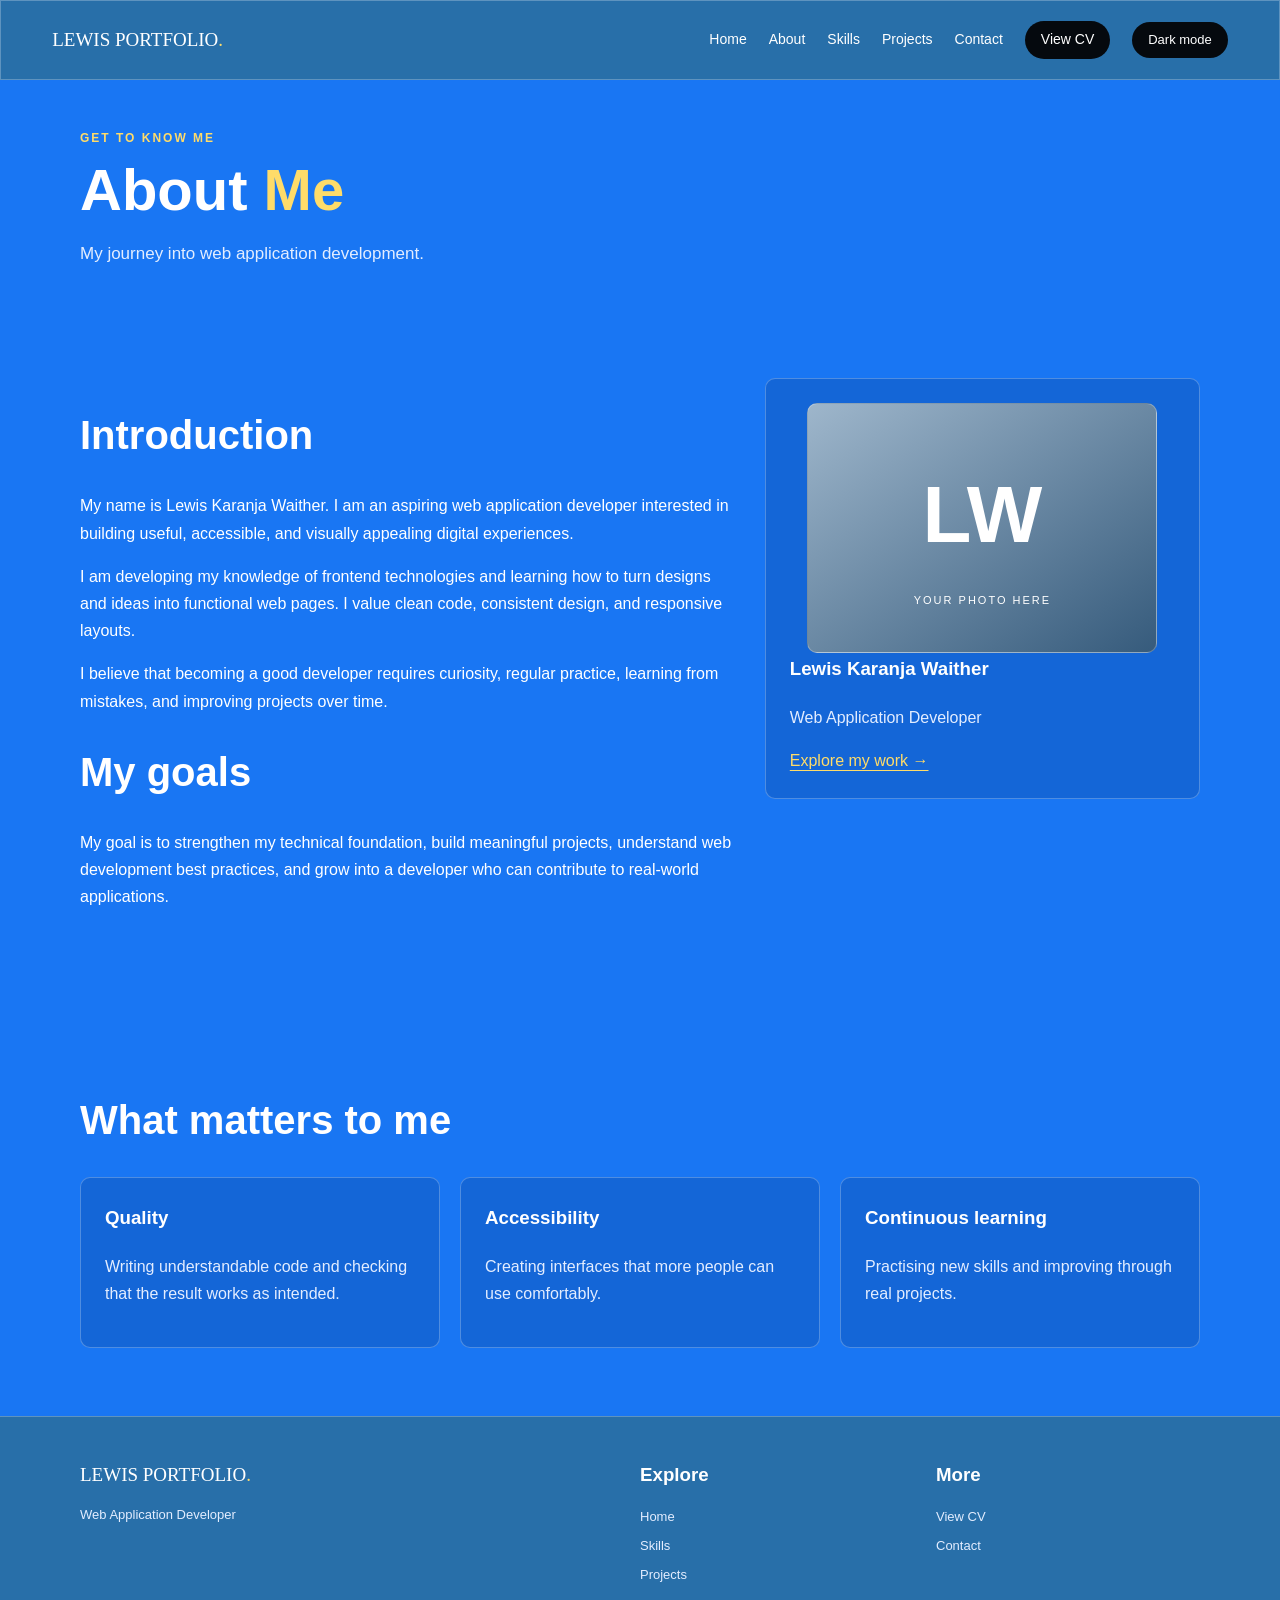
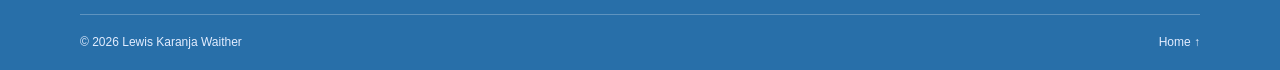
==== about.html @ cae5098c "pushing code for all the pages fpr personal protifolio" ====
<!DOCTYPE html>
<html lang="en">
<head>
  <meta charset="UTF-8">
  <meta name="viewport" content="width=device-width, initial-scale=1">
  <meta name="description" content="Learn about Lewis Karanja Waither, a web application developer.">
  <title>About | Lewis Karanja Waither</title>
  <link rel="stylesheet" href="style.css">
</head>
<body>
<input type="checkbox" id="theme-toggle" class="theme-checkbox">
<header class="site-header">
  <a class="logo" href="index.html">LEWIS PORTFOLIO<span>.</span></a>
  <nav class="navigation" aria-label="Main navigation">
    <a href="index.html">Home</a><a href="about.html" aria-current="page">About</a><a href="skills.html">Skills</a><a href="projects.html">Projects</a><a href="contact.html">Contact</a><a class="nav-cta" href="cv.html">View CV</a>
    <label class="theme-button" for="theme-toggle"><span class="light-label">Dark mode</span><span class="dark-label">Light mode</span></label>
  </nav>
</header>
<main class="container">
  <section class="page-heading">
    <p class="eyebrow">GET TO KNOW ME</p>
    <h1>About <span>Me</span></h1>
    <p class="lead">My journey into web application development.</p>
  </section>
  <section class="section two-column">
    <div>
      <h2>Introduction</h2>
      <p>My name is Lewis Karanja Waither. I am an aspiring web application developer interested in building useful, accessible, and visually appealing digital experiences.</p>
      <p>I am developing my knowledge of frontend technologies and learning how to turn designs and ideas into functional web pages. I value clean code, consistent design, and responsive layouts.</p>
      <p>I believe that becoming a good developer requires curiosity, regular practice, learning from mistakes, and improving projects over time.</p>
      <h2>My goals</h2>
      <p>My goal is to strengthen my technical foundation, build meaningful projects, understand web development best practices, and grow into a developer who can contribute to real-world applications.</p>
    </div>
    <aside class="card">
      <div class="profile-frame" style="height:250px">
        <span class="profile-initials">LW</span>
        <span class="profile-caption">YOUR PHOTO HERE</span>
      </div>
      <h3>Lewis Karanja Waither</h3>
      <p>Web Application Developer</p>
      <a class="text-link" href="projects.html">Explore my work →</a>
    </aside>
  </section>
  <section class="section">
    <h2>What matters to me</h2>
    <div class="grid">
      <article class="card"><h3>Quality</h3><p>Writing understandable code and checking that the result works as intended.</p></article>
      <article class="card"><h3>Accessibility</h3><p>Creating interfaces that more people can use comfortably.</p></article>
      <article class="card"><h3>Continuous learning</h3><p>Practising new skills and improving through real projects.</p></article>
    </div>
  </section>
</main>
<footer class="site-footer">
  <div class="footer-main">
    <div class="footer-brand"><a class="logo" href="index.html">LEWIS PORTFOLIO<span>.</span></a><p>Web Application Developer</p></div>
    <div class="footer-column"><h3>Explore</h3><a href="index.html">Home</a><a href="skills.html">Skills</a><a href="projects.html">Projects</a></div>
    <div class="footer-column"><h3>More</h3><a href="cv.html">View CV</a><a href="contact.html">Contact</a></div>
  </div>
  <div class="footer-bottom"><span>© 2026 Lewis Karanja Waither</span><a href="index.html">Home ↑</a></div>
</footer>
</body>
</html>
---- style.css ----
:root {
  --blue: #1976f3;
  --blue-dark: #286fa9;
  --blue-light: #4b95d0;
  --accent: #ffdc69;
  --red: #ff3d4f;
  --white: #ffffff;
  --text: #ffffff;
  --muted: #e3edff;
  --card: rgba(4, 35, 91, .18);
  --border: rgba(255, 255, 255, .25);
  --button: #05090e;
  --page: var(--blue);
  --header: var(--blue-dark);
  --footer: var(--blue-dark);
}

* {
  box-sizing: border-box;
}

html {
  scroll-behavior: smooth;
  scroll-padding-top: 24px;
}

body {
  margin: 0;
  font-family: Arial, Helvetica, sans-serif;
  color: var(--text);
  background: var(--page);
  line-height: 1.7;
}

body:has(#theme-toggle:checked) {
  --page: #0b1220;
  --header: #151e30;
  --footer: #151e30;
  --card: #151e30;
  --border: rgba(255, 255, 255, .15);
  --text: #f1f5ff;
  --muted: #c0cce0;
  color-scheme: dark;
}

a {
  color: inherit;
  text-decoration: none;
}

button,
input,
textarea,
select {
  font: inherit;
}

a:focus-visible,
button:focus-visible,
input:focus-visible,
textarea:focus-visible,
label:focus-visible {
  outline: 3px solid var(--accent);
  outline-offset: 4px;
}

.theme-checkbox {
  position: absolute;
  width: 1px;
  height: 1px;
  overflow: hidden;
  clip-path: inset(50%);
}

.site-header {
  display: flex;
  justify-content: space-between;
  align-items: center;
  gap: 24px;
  padding: 20px max(4%, calc((100% - 1180px) / 2));
  background: var(--header);
  border: 1px solid var(--border);
}

.logo {
  font-family: Georgia, "Times New Roman", serif;
  font-size: 19px;
  white-space: nowrap;
}

.logo span {
  color: var(--accent);
}

.navigation {
  display: flex;
  justify-content: flex-end;
  align-items: center;
  flex-wrap: wrap;
  gap: 12px 22px;
}

.navigation a {
  font-size: 14px;
}

.navigation a:hover,
.footer-column a:hover {
  opacity: .75;
}

.nav-cta,
.theme-button {
  display: inline-block;
  background: var(--button);
  color: #fff;
  padding: 7px 16px;
  border-radius: 24px;
  border: 0;
  cursor: pointer;
  font-size: 13px;
}

.dark-label {
  display: none;
}

#theme-toggle:checked ~ .site-header .light-label {
  display: none;
}

#theme-toggle:checked ~ .site-header .dark-label {
  display: inline;
}

main {
  min-height: 60vh;
}

.container {
  width: min(1120px, calc(100% - 48px));
  margin-inline: auto;
}

.section {
  padding-block: 68px;
}

.eyebrow {
  margin: 0 0 10px;
  color: var(--accent);
  font-size: 12px;
  font-weight: 800;
  letter-spacing: 2px;
}
.profile-frame img {
  width: 100%;
  height: 100%;
  object-fit: cover;
  object-position: center;
  display: block;
  border-radius: 10px;
}

h1,
h2,
h3,
p {
  overflow-wrap: anywhere;
}

h1 {
  font-size: clamp(36px, 5vw, 58px);
  line-height: 1.12;
}

h2 {
  font-size: clamp(28px, 4vw, 40px);
  line-height: 1.2;
}

h1 span,
h2 span {
  color: var(--accent);
}

.lead {
  max-width: 690px;
  color: var(--muted);
  font-size: 17px;
}

.page-heading {
  padding-block: 48px 24px;
}

.page-heading h1 {
  margin: 0 0 14px;
}

.button {
  display: inline-flex;
  justify-content: center;
  align-items: center;
  min-height: 44px;
  padding: 10px 20px;
  border-radius: 6px;
  border: 1px solid transparent;
  cursor: pointer;
  font-weight: 700;
  font-size: 14px;
}

.button-primary {
  color: #fff;
  background: var(--button);
}

.button-secondary {
  color: var(--text);
  background: transparent;
  border-color: var(--border);
}

.button:hover {
  opacity: .85;
}

.actions {
  display: flex;
  flex-wrap: wrap;
  gap: 12px;
  margin-top: 24px;
}

.hero {
  display: grid;
  grid-template-columns: 1.2fr .8fr;
  align-items: center;
  gap: 48px;
  padding-block: 65px;
}

.hero h1 {
  margin: 8px 0 15px;
}

.hero h2 {
  margin: 0;
  font-size: 24px;
  font-weight: 500;
}

.hero-copy {
  color: var(--muted);
}

.profile-frame {
  width: 100%;
  max-width: 350px;
  height: 390px;
  margin-inline: auto;
  display: flex;
  flex-direction: column;
  justify-content: center;
  align-items: center;
  gap: 8px;
  border: 1px solid var(--border);
  border-radius: 10px;
  background: linear-gradient(145deg, #9eb6cb, #365b7c);
  overflow: hidden;
}

.profile-frame img {
  width: 100%;
  height: 100%;
  object-fit: cover;
}

.profile-initials {
  font-size: 80px;
  font-weight: 800;
  color: #fff;
}

.profile-caption {
  color: #fff;
  font-size: 11px;
  letter-spacing: 2px;
}

.grid {
  display: grid;
  grid-template-columns: repeat(3, minmax(0, 1fr));
  gap: 20px;
}

.two-column {
  display: grid;
  grid-template-columns: 1.2fr .8fr;
  align-items: start;
  gap: 32px;
}

.card {
  padding: 24px;
  background: var(--card);
  border: 1px solid var(--border);
  border-radius: 10px;
}

.card h3 {
  margin-top: 0;
}

.card p {
  color: var(--muted);
}

.skill-number {
  color: var(--accent);
  font-size: 12px;
  font-weight: 800;
}

.project-image {
  min-height: 150px;
  display: grid;
  place-items: center;
  padding: 20px;
  border-radius: 7px;
  background: linear-gradient(135deg, #2859a0, #72baff);
  font-size: 12px;
  font-weight: 800;
  letter-spacing: 1px;
}

.project-image.purple {
  background: linear-gradient(135deg, #533a89, #a69aff);
}

.project-image.teal {
  background: linear-gradient(135deg, #165e62, #66c7ad);
}

.tags {
  display: flex;
  flex-wrap: wrap;
  gap: 7px;
  margin-block: 14px;
}

.tags span {
  padding: 3px 9px;
  border: 1px solid var(--border);
  border-radius: 20px;
  font-size: 11px;
}

.text-link {
  color: var(--accent);
  text-decoration: underline;
  text-underline-offset: 4px;
}

.cv-panel {
  display: flex;
  justify-content: space-between;
  align-items: center;
  gap: 24px;
  padding: 28px;
  background: var(--card);
  border: 1px solid var(--border);
  border-radius: 10px;
}

.contact-form {
  display: grid;
  gap: 17px;
  max-width: 620px;
}

.form-row {
  display: grid;
  grid-template-columns: 1fr 1fr;
  gap: 16px;
}

.form-group {
  display: grid;
  gap: 6px;
}

.form-group label {
  font-size: 13px;
  font-weight: 700;
}

.form-group input,
.form-group textarea {
  width: 100%;
  min-width: 0;
  padding: 12px;
  color: #172235;
  background: #fff;
  border: 1px solid #d5deeb;
  border-radius: 5px;
}

.form-group textarea {
  min-height: 140px;
  resize: vertical;
}

.form-note {
  color: var(--muted);
  font-size: 12px;
}

.site-footer {
  padding: 42px max(4%, calc((100% - 1120px) / 2)) 18px;
  background: var(--footer);
  border-top: 1px solid var(--border);
}

.footer-main {
  display: grid;
  grid-template-columns: 2fr 1fr 1fr;
  gap: 32px;
  padding-bottom: 28px;
}

.footer-column {
  display: flex;
  flex-direction: column;
  gap: 7px;
}

.footer-column h3 {
  margin: 0 0 8px;
}

.footer-column a,
.footer-brand p {
  color: var(--muted);
  font-size: 13px;
}

.footer-bottom {
  display: flex;
  justify-content: space-between;
  flex-wrap: wrap;
  gap: 12px;
  padding-top: 17px;
  border-top: 1px solid var(--border);
  color: var(--muted);
  font-size: 12px;
}

@media (max-width: 850px) {
  .site-header {
    align-items: flex-start;
    flex-direction: column;
  }

  .navigation {
    justify-content: flex-start;
  }

  .hero {
    grid-template-columns: 1fr .8fr;
    gap: 24px;
  }

  .grid {
    grid-template-columns: repeat(2, minmax(0, 1fr));
  }
}

@media (max-width: 600px) {
  .site-header {
    padding: 18px;
  }

  .navigation {
    gap: 12px 15px;
  }

  .navigation a {
    font-size: 13px;
  }

  .container {
    width: calc(100% - 36px);
  }

  .section {
    padding-block: 45px;
  }

  .hero,
  .two-column {
    grid-template-columns: 1fr;
  }

  .hero {
    padding-block: 42px;
  }

  .profile-frame {
    height: 320px;
    max-width: 320px;
  }

  .grid {
    grid-template-columns: 1fr;
  }

  .form-row {
    grid-template-columns: 1fr;
  }

  .cv-panel {
    align-items: flex-start;
    flex-direction: column;
  }

  .footer-main {
    grid-template-columns: 1fr 1fr;
  }

  .footer-brand {
    grid-column: 1 / -1;
  }
}

@media (prefers-reduced-motion: reduce) {
  html {
    scroll-behavior: auto;
  }
}
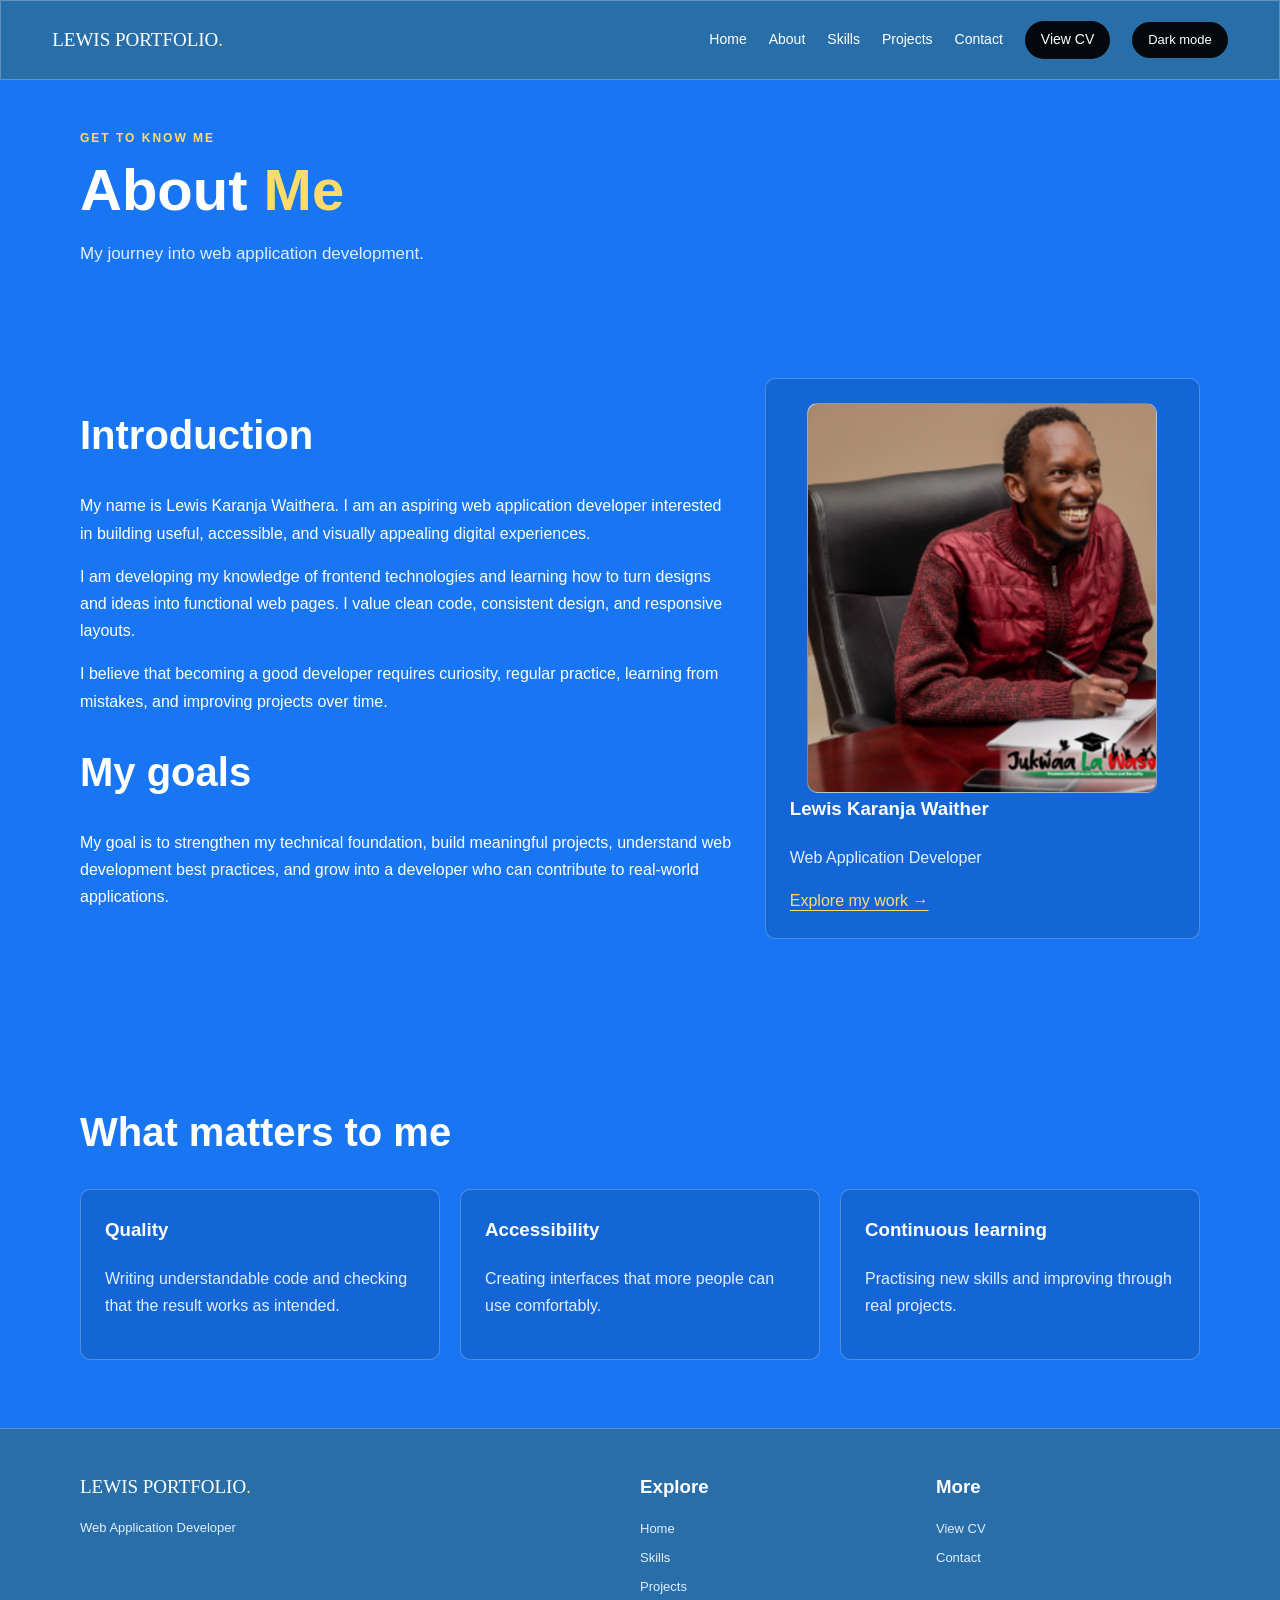
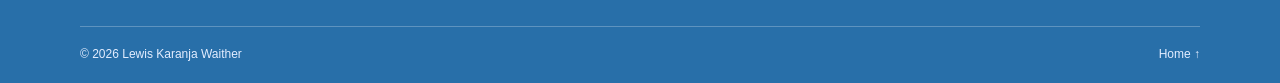
==== commit b1325bdd: "updating files" ====
--- a/about.html
+++ b/about.html
@@ -5,7 +5,7 @@
   <meta charset="UTF-8">
   <meta name="viewport" content="width=device-width, initial-scale=1">
   <meta name="description" content="Learn about Lewis Karanja Waither, a web application developer.">
-  <title>About | Lewis Karanja Waither</title>
+  <title>About | Lewis Karanja Waithera</title>
   <link rel="stylesheet" href="style.css">
 </head>
 <body>
@@ -26,17 +26,16 @@
   <section class="section two-column">
     <div>
       <h2>Introduction</h2>
-      <p>My name is Lewis Karanja Waither. I am an aspiring web application developer interested in building useful, accessible, and visually appealing digital experiences.</p>
+      <p>My name is Lewis Karanja Waithera. I am an aspiring web application developer interested in building useful, accessible, and visually appealing digital experiences.</p>
       <p>I am developing my knowledge of frontend technologies and learning how to turn designs and ideas into functional web pages. I value clean code, consistent design, and responsive layouts.</p>
       <p>I believe that becoming a good developer requires curiosity, regular practice, learning from mistakes, and improving projects over time.</p>
       <h2>My goals</h2>
       <p>My goal is to strengthen my technical foundation, build meaningful projects, understand web development best practices, and grow into a developer who can contribute to real-world applications.</p>
     </div>
     <aside class="card">
-      <div class="profile-frame" style="height:250px">
-        <span class="profile-initials">LW</span>
-        <span class="profile-caption">YOUR PHOTO HERE</span>
-      </div>
+       <div class="profile-frame">
+  <img src="lewis passport.png" alt="Lewis Karanja Waither">
+</div>
       <h3>Lewis Karanja Waither</h3>
       <p>Web Application Developer</p>
       <a class="text-link" href="projects.html">Explore my work →</a>
--- a/style.css
+++ b/style.css
@@ -336,6 +336,24 @@
   letter-spacing: 1px;
 }
 
+/* Display real images in project cards */
+.project-image {
+    height: 200px;
+    min-height: 200px;
+    padding: 0;
+    overflow: hidden;
+}
+
+/* Make each image fit the project card */
+.project-image img {
+    width: 100%;
+    height: 100%;
+    object-fit: cover;
+    display: block;
+    border-radius: 7px;
+}
+
+
 .project-image.purple {
   background: linear-gradient(135deg, #533a89, #a69aff);
 }
